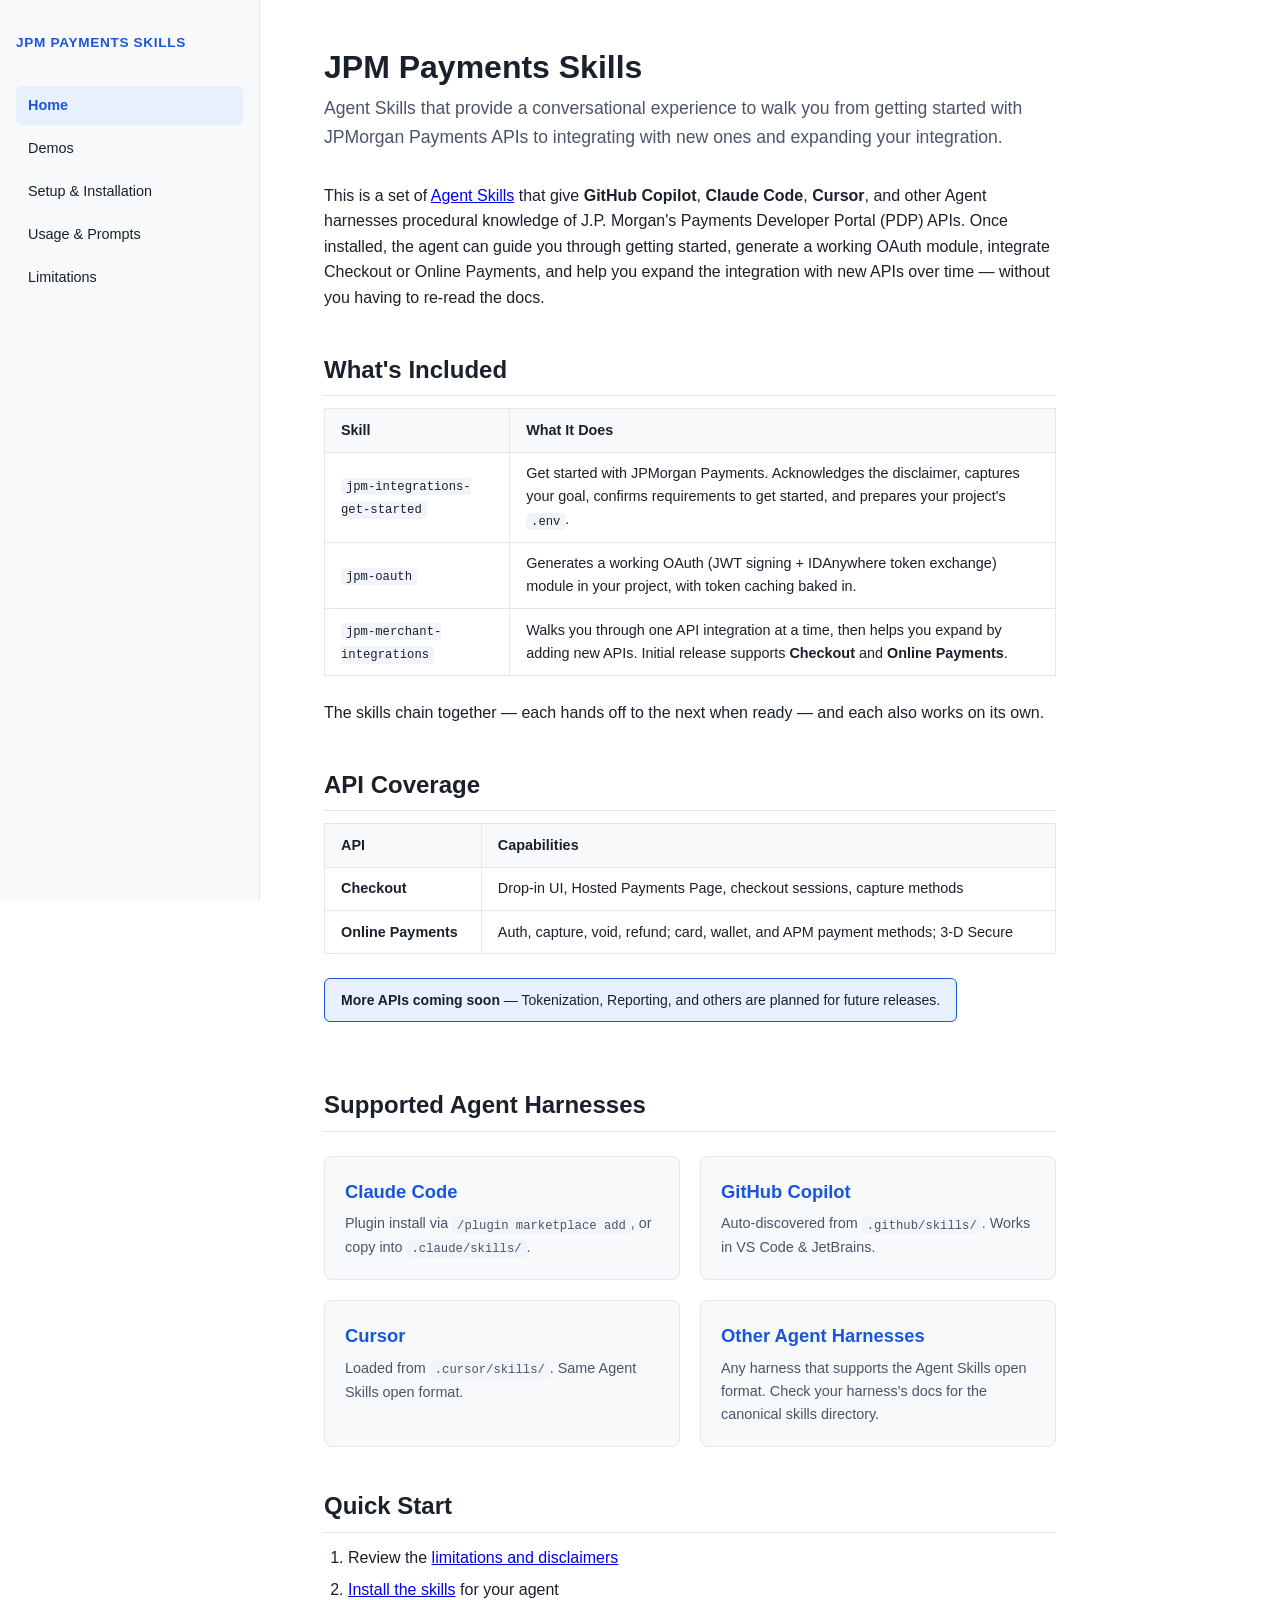
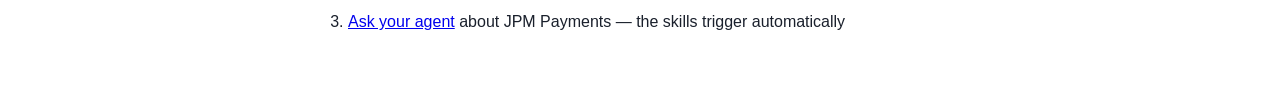
==== docs/index.html @ 8fbcd403 "Import v2 skills content from internal repo Bring the merchant-integrations agent skills, docs, and " ====
<!DOCTYPE html>
<html lang="en">

<head>
  <meta charset="UTF-8">
  <meta name="viewport" content="width=device-width, initial-scale=1.0">
  <title>JPM Payments Skills — Documentation</title>
  <link rel="stylesheet" href="styles.css">
</head>

<body>
  <aside class="sidebar">
    <a href="index.html" class="sidebar-brand">JPM Payments Skills</a>
    <nav>
      <a href="index.html" class="active">Home</a>
      <a href="demos.html">Demos</a>
      <a href="setup.html">Setup &amp; Installation</a>
      <a href="usage.html">Usage &amp; Prompts</a>
      <a href="limitations.html">Limitations</a>
    </nav>
  </aside>

  <main class="main">
    <h1>JPM Payments Skills</h1>
    <p class="subtitle">Agent Skills that provide a conversational experience to walk you from getting started with
      JPMorgan Payments APIs to integrating with new ones and expanding your integration.</p>

    <p>This is a set of <a href="https://agentskills.io/" target="_blank" rel="noopener">Agent Skills</a> that give
      <strong>GitHub Copilot</strong>, <strong>Claude Code</strong>, <strong>Cursor</strong>, and other Agent harnesses
      procedural knowledge of J.P. Morgan's Payments Developer Portal (PDP) APIs. Once installed, the agent can guide you through
      getting started, generate a working OAuth module, integrate Checkout or Online Payments, and help you expand the
      integration with new APIs over time — without you having to re-read the docs.</p>

    <h2>What's Included</h2>
    <table>
      <thead>
        <tr>
          <th>Skill</th>
          <th>What It Does</th>
        </tr>
      </thead>
      <tbody>
        <tr>
          <td><code>jpm-integrations-get-started</code></td>
          <td>Get started with JPMorgan Payments. Acknowledges the disclaimer, captures your goal, confirms requirements
            to get started, and prepares your project's <code>.env</code>.</td>
        </tr>
        <tr>
          <td><code>jpm-oauth</code></td>
          <td>Generates a working OAuth (JWT signing + IDAnywhere token exchange) module in your project, with token
            caching baked in.</td>
        </tr>
        <tr>
          <td><code>jpm-merchant-integrations</code></td>
          <td>Walks you through one API integration at a time, then helps you expand by adding new APIs. Initial release
            supports <strong>Checkout</strong> and <strong>Online Payments</strong>.</td>
        </tr>
      </tbody>
    </table>

    <p>The skills chain together — each hands off to the next when ready — and each also works on its own.</p>

    <h2>API Coverage</h2>
    <table>
      <thead>
        <tr>
          <th>API</th>
          <th>Capabilities</th>
        </tr>
      </thead>
      <tbody>
        <tr>
          <td><strong>Checkout</strong></td>
          <td>Drop-in UI, Hosted Payments Page, checkout sessions, capture methods</td>
        </tr>
        <tr>
          <td><strong>Online Payments</strong></td>
          <td>Auth, capture, void, refund; card, wallet, and APM payment methods; 3-D Secure</td>
        </tr>
      </tbody>
    </table>

    <div class="callout callout-info">
      <strong>More APIs coming soon</strong> — Tokenization, Reporting, and others are planned for future releases.
    </div>

    <h2>Supported Agent Harnesses</h2>
    <div class="card-grid">
      <a href="setup.html#claude-code" class="card">
        <h3>Claude Code</h3>
        <p>Plugin install via <code>/plugin marketplace add</code>, or copy into <code>.claude/skills/</code>.</p>
      </a>
      <a href="setup.html#copilot" class="card">
        <h3>GitHub Copilot</h3>
        <p>Auto-discovered from <code>.github/skills/</code>. Works in VS Code &amp; JetBrains.</p>
      </a>
      <a href="setup.html#cursor" class="card">
        <h3>Cursor</h3>
        <p>Loaded from <code>.cursor/skills/</code>. Same Agent Skills open format.</p>
      </a>
      <a href="setup.html#other" class="card">
        <h3>Other Agent Harnesses</h3>
        <p>Any harness that supports the Agent Skills open format. Check your harness's docs for the canonical skills directory.</p>
      </a>
    </div>

    <h2>Quick Start</h2>
    <ol>
      <li>Review the <a href="limitations.html">limitations and disclaimers</a></li>
      <li><a href="setup.html">Install the skills</a> for your agent</li>
      <li><a href="usage.html">Ask your agent</a> about JPM Payments — the skills trigger automatically</li>
    </ol>
  </main>
</body>

</html>
---- docs/styles.css ----
/* === Reset & Base === */
*, *::before, *::after {
  box-sizing: border-box;
  margin: 0;
  padding: 0;
}

:root {
  --color-bg: #ffffff;
  --color-surface: #f8f9fa;
  --color-border: #e2e8f0;
  --color-text: #1a202c;
  --color-text-muted: #4a5568;
  --color-primary: #1a56db;
  --color-primary-light: #e8f0fe;
  --color-code-bg: #f1f5f9;
  --color-nav-hover: #edf2f7;
  --sidebar-width: 260px;
  --font-sans: -apple-system, BlinkMacSystemFont, "Segoe UI", Roboto, "Helvetica Neue", Arial, sans-serif;
  --font-mono: "SF Mono", "Fira Code", "Fira Mono", "Roboto Mono", Menlo, monospace;
}

@media (prefers-color-scheme: dark) {
  :root {
    --color-bg: #1a202c;
    --color-surface: #2d3748;
    --color-border: #4a5568;
    --color-text: #e2e8f0;
    --color-text-muted: #a0aec0;
    --color-primary: #63b3ed;
    --color-primary-light: #2a4365;
    --color-code-bg: #2d3748;
    --color-nav-hover: #4a5568;
  }
}

html {
  font-size: 16px;
  line-height: 1.6;
}

body {
  font-family: var(--font-sans);
  color: var(--color-text);
  background: var(--color-bg);
  display: flex;
  min-height: 100vh;
}

/* === Sidebar Navigation === */
.sidebar {
  position: fixed;
  top: 0;
  left: 0;
  width: var(--sidebar-width);
  height: 100vh;
  overflow-y: auto;
  background: var(--color-surface);
  border-right: 1px solid var(--color-border);
  padding: 2rem 1rem;
  display: flex;
  flex-direction: column;
}

.sidebar-brand {
  font-size: 0.85rem;
  font-weight: 700;
  text-transform: uppercase;
  letter-spacing: 0.05em;
  color: var(--color-primary);
  margin-bottom: 2rem;
  text-decoration: none;
  display: block;
}

.sidebar nav {
  display: flex;
  flex-direction: column;
  gap: 0.25rem;
}

.sidebar nav a {
  display: block;
  padding: 0.5rem 0.75rem;
  border-radius: 6px;
  color: var(--color-text);
  text-decoration: none;
  font-size: 0.9rem;
  transition: background 0.15s;
}

.sidebar nav a:hover {
  background: var(--color-nav-hover);
}

.sidebar nav a.active {
  background: var(--color-primary-light);
  color: var(--color-primary);
  font-weight: 600;
}

/* === Main Content === */
.main {
  margin-left: var(--sidebar-width);
  flex: 1;
  padding: 3rem 4rem;
  max-width: 860px;
}

/* === Typography === */
h1 {
  font-size: 2rem;
  font-weight: 800;
  margin-bottom: 0.5rem;
  line-height: 1.2;
}

h2 {
  font-size: 1.5rem;
  font-weight: 700;
  margin-top: 2.5rem;
  margin-bottom: 0.75rem;
  padding-bottom: 0.4rem;
  border-bottom: 1px solid var(--color-border);
}

h3 {
  font-size: 1.15rem;
  font-weight: 600;
  margin-top: 1.75rem;
  margin-bottom: 0.5rem;
}

p {
  margin-bottom: 1rem;
  color: var(--color-text);
}

.subtitle {
  font-size: 1.1rem;
  color: var(--color-text-muted);
  margin-bottom: 2rem;
}

/* === Code === */
code {
  font-family: var(--font-mono);
  font-size: 0.85em;
  background: var(--color-code-bg);
  padding: 0.15em 0.4em;
  border-radius: 4px;
}

pre {
  background: var(--color-code-bg);
  border: 1px solid var(--color-border);
  border-radius: 8px;
  padding: 1.25rem;
  overflow-x: auto;
  margin-bottom: 1.5rem;
}

pre code {
  background: none;
  padding: 0;
  font-size: 0.85rem;
  line-height: 1.7;
}

/* === Cards === */
.card-grid {
  display: grid;
  grid-template-columns: repeat(auto-fit, minmax(240px, 1fr));
  gap: 1.25rem;
  margin: 1.5rem 0;
}

.card {
  background: var(--color-surface);
  border: 1px solid var(--color-border);
  border-radius: 8px;
  padding: 1.25rem;
  text-decoration: none;
  color: var(--color-text);
  transition: box-shadow 0.15s, transform 0.15s;
}

.card:hover {
  box-shadow: 0 4px 12px rgba(0, 0, 0, 0.08);
  transform: translateY(-2px);
}

.card h3 {
  margin-top: 0;
  margin-bottom: 0.4rem;
  color: var(--color-primary);
}

.card p {
  font-size: 0.9rem;
  color: var(--color-text-muted);
  margin-bottom: 0;
}

/* === Lists === */
ul, ol {
  margin-bottom: 1rem;
  padding-left: 1.5rem;
}

li {
  margin-bottom: 0.4rem;
}

/* === Tables === */
table {
  width: 100%;
  border-collapse: collapse;
  margin-bottom: 1.5rem;
  font-size: 0.9rem;
}

th, td {
  text-align: left;
  padding: 0.6rem 1rem;
  border: 1px solid var(--color-border);
}

th {
  background: var(--color-surface);
  font-weight: 600;
}

/* === Prompt Examples === */
.prompt-example {
  position: relative;
  background: var(--color-code-bg);
  border-left: 3px solid var(--color-primary);
  padding: 0.75rem 1rem;
  padding-right: 3.5rem;
  margin-bottom: 0.75rem;
  border-radius: 0 6px 6px 0;
  font-size: 0.9rem;
}

.prompt-example .label {
  font-size: 0.75rem;
  font-weight: 600;
  text-transform: uppercase;
  letter-spacing: 0.05em;
  color: var(--color-primary);
  margin-bottom: 0.25rem;
}

.prompt-example .copy-btn {
  position: absolute;
  top: 0.5rem;
  right: 0.5rem;
  background: var(--color-border);
  border: none;
  border-radius: 4px;
  padding: 0.3rem 0.5rem;
  font-size: 0.7rem;
  cursor: pointer;
  color: var(--color-text-muted);
  transition: background 0.15s, color 0.15s;
}

.prompt-example .copy-btn:hover {
  background: var(--color-primary);
  color: #fff;
}

.prompt-example .copy-btn.copied {
  background: #38a169;
  color: #fff;
}

/* === Callouts === */
.callout {
  border-radius: 6px;
  padding: 0.6rem 1rem;
  margin-bottom: 1.5rem;
  font-size: 0.875rem;
  display: inline-block;
}

.callout-block {
  display: block;
  padding: 1rem 1.25rem;
  font-size: 0.9rem;
}

.callout-info {
  background: var(--color-primary-light);
  border: 1px solid var(--color-primary);
}

.callout-warning {
  background: #fef3cd;
  border: 1px solid #ffc107;
}

@media (prefers-color-scheme: dark) {
  .callout-warning {
    background: #4a3800;
    border-color: #b8860b;
  }
}

/* === Responsive === */
@media (max-width: 768px) {
  .sidebar {
    position: static;
    width: 100%;
    height: auto;
    border-right: none;
    border-bottom: 1px solid var(--color-border);
    padding: 1rem;
  }

  .sidebar nav {
    flex-direction: row;
    flex-wrap: wrap;
    gap: 0.5rem;
  }

  body {
    flex-direction: column;
  }

  .main {
    margin-left: 0;
    padding: 2rem 1.5rem;
  }
}
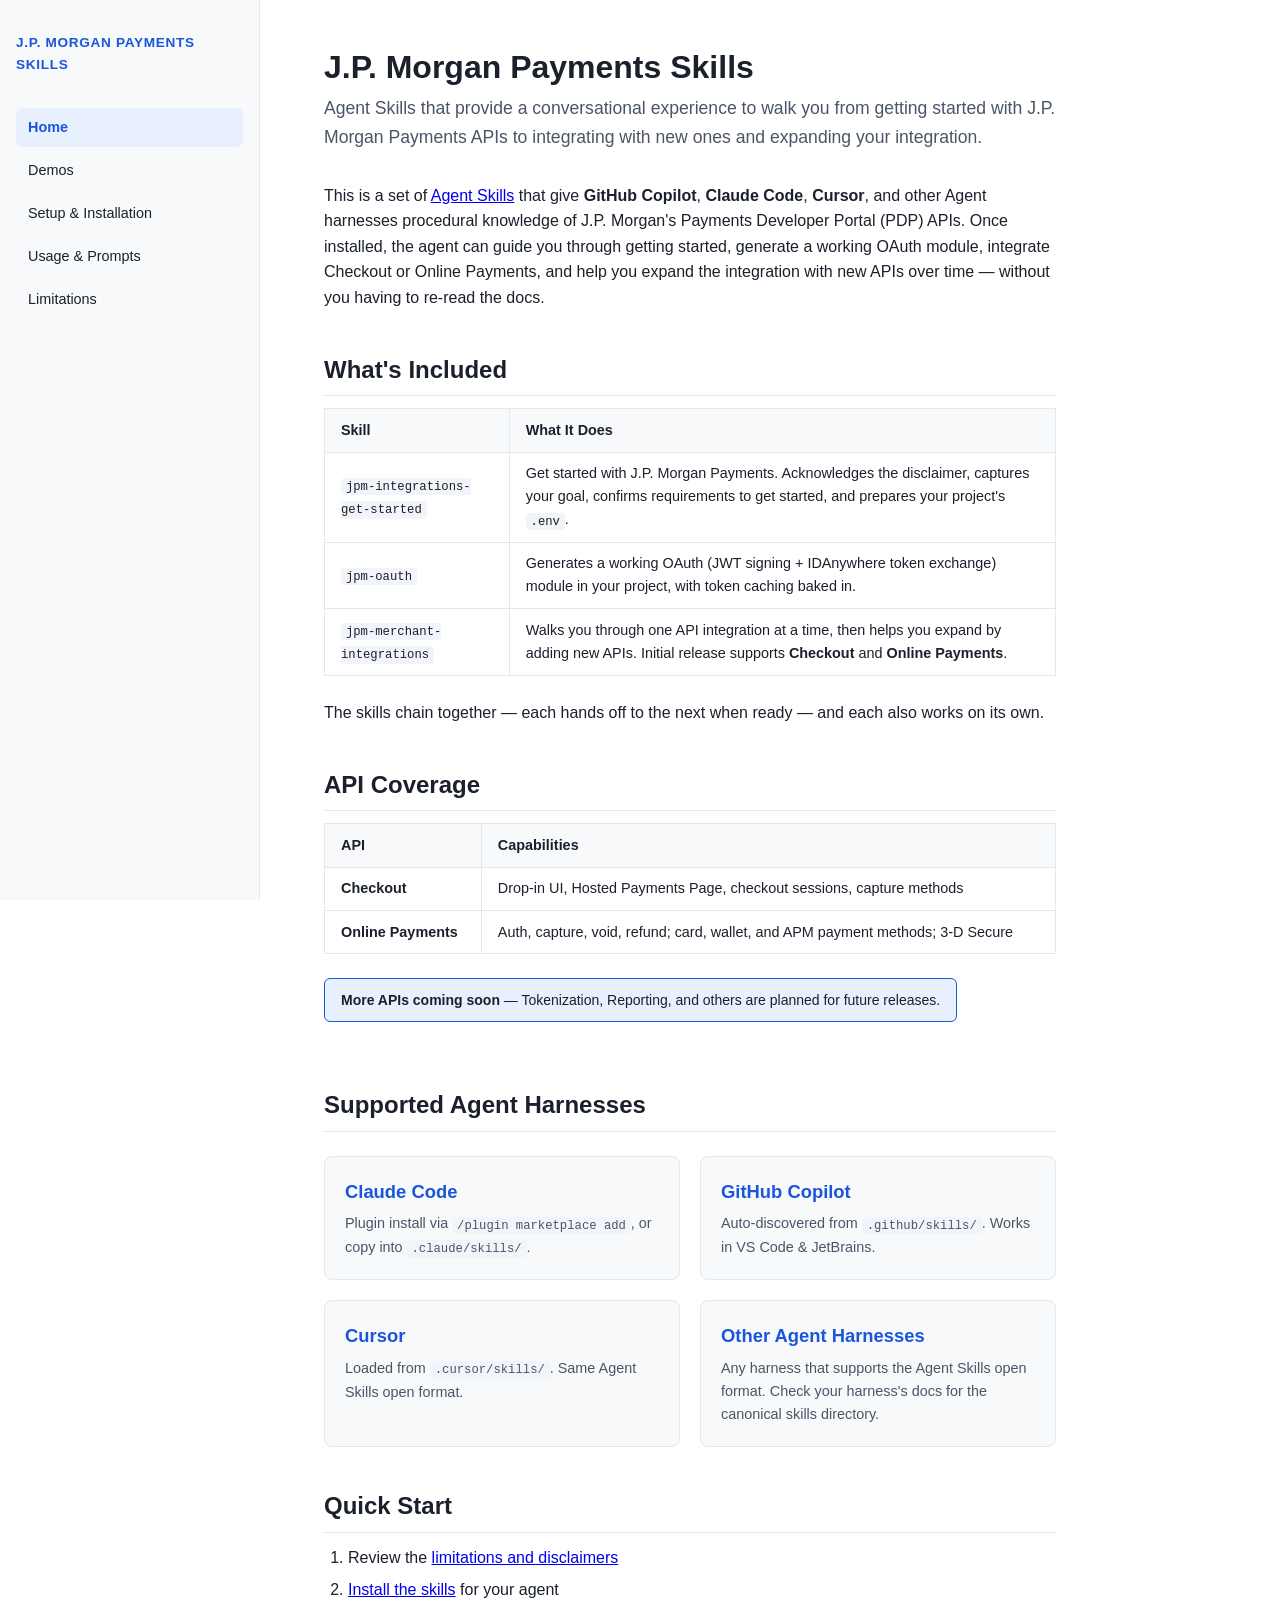
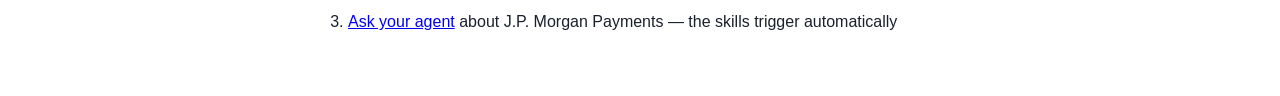
==== commit e5c5ea99: "Consistency fixes vs pdp-mcp + brand standardization - Add .claude-plugin/plugin.json (was reference" ====
--- a/docs/index.html
+++ b/docs/index.html
@@ -4,13 +4,13 @@
 <head>
   <meta charset="UTF-8">
   <meta name="viewport" content="width=device-width, initial-scale=1.0">
-  <title>JPM Payments Skills — Documentation</title>
+  <title>J.P. Morgan Payments Skills — Documentation</title>
   <link rel="stylesheet" href="styles.css">
 </head>
 
 <body>
   <aside class="sidebar">
-    <a href="index.html" class="sidebar-brand">JPM Payments Skills</a>
+    <a href="index.html" class="sidebar-brand">J.P. Morgan Payments Skills</a>
     <nav>
       <a href="index.html" class="active">Home</a>
       <a href="demos.html">Demos</a>
@@ -21,9 +21,9 @@
   </aside>
 
   <main class="main">
-    <h1>JPM Payments Skills</h1>
+    <h1>J.P. Morgan Payments Skills</h1>
     <p class="subtitle">Agent Skills that provide a conversational experience to walk you from getting started with
-      JPMorgan Payments APIs to integrating with new ones and expanding your integration.</p>
+      J.P. Morgan Payments APIs to integrating with new ones and expanding your integration.</p>
 
     <p>This is a set of <a href="https://agentskills.io/" target="_blank" rel="noopener">Agent Skills</a> that give
       <strong>GitHub Copilot</strong>, <strong>Claude Code</strong>, <strong>Cursor</strong>, and other Agent harnesses
@@ -42,7 +42,7 @@
       <tbody>
         <tr>
           <td><code>jpm-integrations-get-started</code></td>
-          <td>Get started with JPMorgan Payments. Acknowledges the disclaimer, captures your goal, confirms requirements
+          <td>Get started with J.P. Morgan Payments. Acknowledges the disclaimer, captures your goal, confirms requirements
             to get started, and prepares your project's <code>.env</code>.</td>
         </tr>
         <tr>
@@ -108,7 +108,7 @@
     <ol>
       <li>Review the <a href="limitations.html">limitations and disclaimers</a></li>
       <li><a href="setup.html">Install the skills</a> for your agent</li>
-      <li><a href="usage.html">Ask your agent</a> about JPM Payments — the skills trigger automatically</li>
+      <li><a href="usage.html">Ask your agent</a> about J.P. Morgan Payments — the skills trigger automatically</li>
     </ol>
   </main>
 </body>
